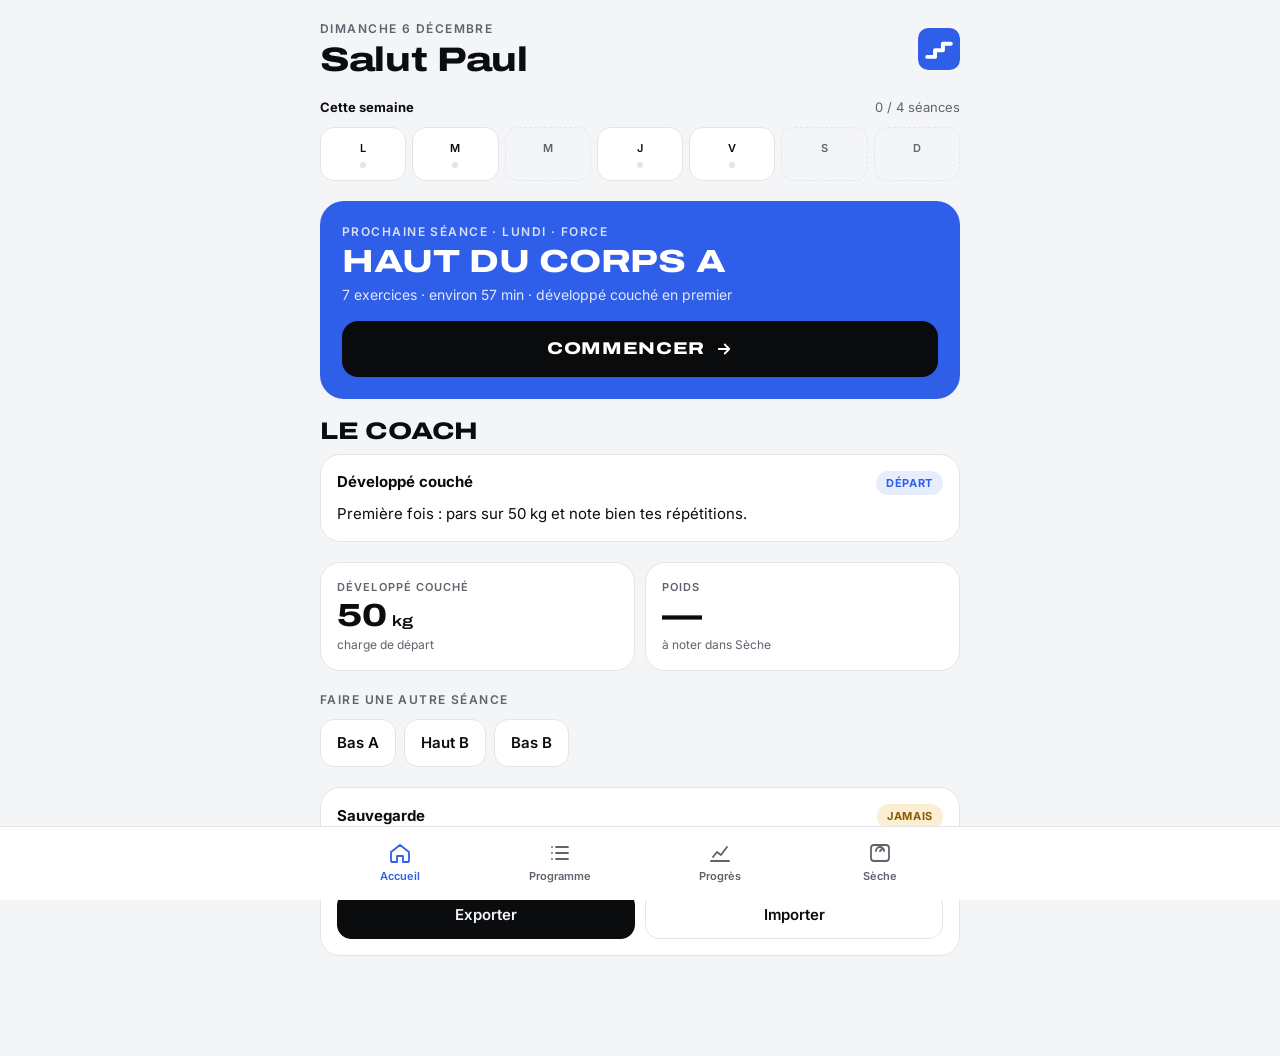
==== docs/index.html @ f168ad6c "Notch devient une vraie appli Android - Appli Android hybride : les écrans de docs/ dans un WebView," ====
<!doctype html>
<html lang="fr">
<head>
  <meta charset="utf-8">
  <meta name="viewport" content="width=device-width, initial-scale=1, viewport-fit=cover, interactive-widget=resizes-content">
  <meta name="color-scheme" content="light dark">
  <title>Notch</title>
  <meta name="description" content="Notch : ton coach de musculation. Monte d'un cran.">
  <meta name="theme-color" content="#F4F5F7" media="(prefers-color-scheme: light)">
  <meta name="theme-color" content="#0A0B0D" media="(prefers-color-scheme: dark)">
  <link rel="manifest" href="manifest.webmanifest">
  <link rel="icon" href="icons/icon.svg" type="image/svg+xml">
  <link rel="apple-touch-icon" href="icons/icon-192.png">
  <link rel="preconnect" href="https://fonts.googleapis.com">
  <link rel="preconnect" href="https://fonts.gstatic.com" crossorigin>
  <link rel="stylesheet" href="https://fonts.googleapis.com/css2?family=Archivo:wdth,wght@62..125,400..800&family=Inter:wght@400;500;600;700&display=swap">
  <link rel="stylesheet" href="styles.css">
</head>
<body>
  <main class="app">
    <section class="view" id="v-accueil"></section>
    <section class="view" id="v-programme" hidden></section>
    <section class="view" id="v-progres" hidden></section>
    <section class="view" id="v-seche" hidden></section>
  </main>

  <nav class="tabbar" aria-label="Navigation">
    <div class="tabbar-in">
      <button class="tb" type="button" data-view="accueil"><svg viewBox="0 0 24 24"><path d="M3 11l9-7 9 7v9a1 1 0 0 1-1 1h-5v-6h-6v6H4a1 1 0 0 1-1-1z"/></svg>Accueil</button>
      <button class="tb" type="button" data-view="programme"><svg viewBox="0 0 24 24"><path d="M8 6h12M8 12h12M8 18h12M4 6h.01M4 12h.01M4 18h.01"/></svg>Programme</button>
      <button class="tb" type="button" data-view="progres"><svg viewBox="0 0 24 24"><path d="M3 20h18M5 16l4-5 4 3 6-8"/></svg>Progrès</button>
      <button class="tb" type="button" data-view="seche"><svg viewBox="0 0 24 24"><rect x="3" y="4" width="18" height="16" rx="3"/><path d="M8 10a4 4 0 0 1 8 0M12 10l2-2"/></svg>Sèche</button>
    </div>
  </nav>

  <div class="session" id="session" hidden>
    <div class="s-top">
      <div class="row">
        <button type="button" id="s-quit">Quitter</button>
        <span id="s-count"></span>
      </div>
      <div class="segs" id="s-segs"></div>
    </div>
    <div class="stage" id="stage"></div>
  </div>

  <div class="toast" id="toast" hidden></div>
  <input type="file" id="import-file" accept="application/json,.json" hidden>

  <script src="data.js"></script>
  <script src="app.js"></script>
  <script>
    if ("serviceWorker" in navigator && !window.NotchNative) {
      window.addEventListener("load", () => navigator.serviceWorker.register("sw.js").catch(() => {}));
    }
  </script>
</body>
</html>
---- docs/styles.css ----
/* ============================================================
   NOTCH · Styles
   Thème clair par défaut, thème sombre si le téléphone est en mode sombre.
   ============================================================ */
/* Polices embarquées dans l'appli Android (ajoutées à la compilation).
   Dans le navigateur, si elles manquent, on passe aux polices Google. */
@font-face { font-family: "NotchDisplay"; src: url("fonts/archivo.ttf") format("truetype"); font-weight: 100 900; font-stretch: 62% 125%; font-display: swap; }
@font-face { font-family: "NotchText"; src: url("fonts/inter.ttf") format("truetype"); font-weight: 100 900; font-display: swap; }
:root {
  --bg: #F4F5F7; --surface: #FFFFFF; --line: #E3E5E9; --soft: #EEF0F3;
  --ink: #0B0C0E; --muted: #5F636C;
  --accent: #2F5FE8; --accent-ink: #FFFFFF; --accent-soft: #E6EDFD;
  --m1: #2F5FE8; --m2: #A9BDF5; --body: #E1E4EA; --muscle: #CDD2DA;
  --ok: #12804F; --ok-soft: #DDF3E8; --warn: #8A5A00; --warn-soft: #FBEED3;
  --red: #E5322D; --red-soft: #FFF1F0;
  --display: "NotchDisplay", "Archivo", "Arial Black", system-ui, sans-serif;
  --text: "NotchText", "Inter", system-ui, -apple-system, "Segoe UI", Roboto, sans-serif;
  --ease: cubic-bezier(0.23, 1, 0.32, 1); /* ease-out franc (Emil Kowalski) */
  color-scheme: light;
}
@media (prefers-color-scheme: dark) {
  :root {
    --bg: #0A0B0D; --surface: #15171B; --line: #262930; --soft: #23262C;
    --ink: #F4F5F6; --muted: #8C9099;
    --accent: #4C7DFF; --accent-ink: #FFFFFF; --accent-soft: #1C2540;
    --m1: #4C7DFF; --m2: #2C4482; --body: #1F2229; --muscle: #343944;
    --ok: #3DD68C; --ok-soft: #123526; --warn: #F2B94B; --warn-soft: #3A2C12;
    --red: #FF4A40; --red-soft: #2A1312;
    color-scheme: dark;
  }
}

* { box-sizing: border-box; }
[hidden] { display: none !important; }
html, body { margin: 0; }
/* Ressenti d'appli installée : pas de flash au toucher, pas de « tirer pour rafraîchir », pas de zoom de texte */
html { -webkit-tap-highlight-color: transparent; -webkit-text-size-adjust: 100%; text-size-adjust: 100%; overscroll-behavior: none; }
body { overscroll-behavior: none; }
/* Les contrôles réagissent tout de suite et leur texte ne se sélectionne pas à l'appui long */
button, a, label, select, summary, [data-act] { touch-action: manipulation; }
button, .tab, .chip, .tb, .wd, summary { user-select: none; -webkit-user-select: none; -webkit-touch-callout: none; }
body {
  background: var(--bg); color: var(--ink); font-family: var(--text); font-size: 15px; line-height: 1.5;
  padding: calc(20px + env(safe-area-inset-top, 0px)) max(18px, env(safe-area-inset-right, 0px)) calc(100px + env(safe-area-inset-bottom, 0px)) max(18px, env(safe-area-inset-left, 0px));
}
button, input, select { font: inherit; color: inherit; }
button { cursor: pointer; }
:focus-visible { outline: 2px solid var(--accent); outline-offset: 2px; }
h1, h2, h3 { margin: 0; line-height: 1.05; text-wrap: balance; }

.d { font-family: var(--display); font-stretch: 125%; font-weight: 800; letter-spacing: -0.01em; }
.up { text-transform: uppercase; }
.num { font-variant-numeric: tabular-nums; }
.eyebrow { font-size: 12px; letter-spacing: .12em; text-transform: uppercase; font-weight: 600; color: var(--muted); }
.muted { color: var(--muted); }
.app { max-width: 640px; margin: 0 auto; }
.view { display: flex; flex-direction: column; gap: 20px; } /* pas d'animation : on change d'onglet des dizaines de fois */
.card { background: var(--surface); border: 1px solid var(--line); border-radius: 20px; padding: 16px; }
.row { display: flex; align-items: center; justify-content: space-between; gap: 12px; }
.stack { display: flex; flex-direction: column; gap: 10px; }
.grid2 { display: grid; grid-template-columns: repeat(2, minmax(0, 1fr)); gap: 10px; }
.h1 { font-size: 34px; }
.h2 { font-size: 24px; }

.btn { transition: transform 160ms var(--ease); border: 1px solid var(--line); background: var(--surface); border-radius: 14px; padding: 12px 16px; font-weight: 600; font-size: 15px; min-height: 48px; }
.btn-dark { background: var(--ink); color: var(--bg); border-color: var(--ink); }
.btn-main { width: 100%; height: 60px; border: none; border-radius: 18px; background: var(--accent); color: var(--accent-ink);
  display: flex; align-items: center; justify-content: center; gap: 10px; font-family: var(--display); font-stretch: 125%; font-weight: 800;
  font-size: 18px; letter-spacing: .04em; text-transform: uppercase; transition: transform 160ms var(--ease); }
.btn-main:active, .btn:active { transform: scale(.97); }
.chip { display: inline-flex; align-items: center; font-size: 11px; font-weight: 700; letter-spacing: .06em; text-transform: uppercase; border-radius: 999px; padding: 4px 10px; white-space: nowrap; }
.chip.monte { background: var(--ok-soft); color: var(--ok); }
.chip.garde { background: var(--soft); color: var(--muted); }
.chip.stagne { background: var(--warn-soft); color: var(--warn); }
.chip.depart { background: var(--accent-soft); color: var(--accent); }
.chip.record { background: var(--accent); color: var(--accent-ink); }
.empty { border: 1.5px dashed var(--line); border-radius: 16px; padding: 16px; color: var(--muted); font-size: 14px; }
.link { color: var(--accent); font-weight: 600; text-decoration: none; font-size: 14px; }

/* ---------- Accueil ---------- */
.week { display: grid; grid-template-columns: repeat(7, minmax(0, 1fr)); gap: 6px; }
.wd { height: 54px; border-radius: 14px; display: flex; flex-direction: column; align-items: center; justify-content: center; gap: 6px; font-size: 11px; font-weight: 600; background: var(--surface); border: 1px solid var(--line); }
.wd i { width: 6px; height: 6px; border-radius: 50%; background: var(--line); }
.wd.off { background: transparent; border-style: dashed; color: var(--muted); }
.wd.off i { background: transparent; }
.wd.today { background: var(--ink); color: var(--bg); border-color: var(--ink); }
.wd.today i { background: var(--accent); }
.wd.done { background: var(--ok-soft); border-color: var(--ok); color: var(--ok); }
.wd.done i { background: var(--ok); }
.hero { background: var(--accent); color: #FFFFFF; border-radius: 24px; padding: 22px; display: flex; flex-direction: column; gap: 16px; }
.hero .btn-go { height: 56px; border: none; border-radius: 16px; background: #0A0B0D; color: #FFFFFF; font-family: var(--display); font-stretch: 125%; font-weight: 800; font-size: 17px; letter-spacing: .04em; text-transform: uppercase; display: flex; align-items: center; justify-content: center; gap: 10px; }
.hero .done-msg { background: rgba(255,255,255,.18); border-radius: 14px; padding: 12px 14px; font-weight: 600; }
.tile { background: var(--surface); border: 1px solid var(--line); border-radius: 20px; padding: 16px; display: flex; flex-direction: column; gap: 4px; min-width: 0; }
.tile .k { font-size: 11px; letter-spacing: .1em; text-transform: uppercase; font-weight: 600; color: var(--muted); }
.tile .v { font-family: var(--display); font-stretch: 125%; font-weight: 800; font-size: 32px; line-height: 1; font-variant-numeric: tabular-nums; }
.tile .v small { font-size: 15px; font-weight: 600; }
.tile .s { font-size: 12px; color: var(--muted); }
.coach { display: grid; grid-template-columns: minmax(0, 1fr) auto; gap: 8px 12px; align-items: start; }
.coach p { margin: 0; font-size: 15px; line-height: 1.45; grid-column: 1 / -1; }
.others { display: flex; flex-wrap: wrap; gap: 8px; }

/* ---------- Programme ---------- */
.tabs { display: flex; gap: 8px; overflow-x: auto; scrollbar-width: none; }
.tab { flex: 0 0 auto; border: 1px solid var(--line); background: var(--surface); border-radius: 14px; padding: 8px 14px; display: flex; flex-direction: column; align-items: flex-start; }
.tab b { font-family: var(--display); font-stretch: 125%; font-weight: 800; font-size: 17px; text-transform: uppercase; }
.tab small { font-size: 12px; color: var(--muted); }
.tab[aria-selected="true"] { background: var(--accent); border-color: var(--accent); color: #FFFFFF; }
.tab[aria-selected="true"] small { color: #FFFFFF; opacity: .8; }
.exc { display: grid; grid-template-columns: 120px minmax(0, 1fr); gap: 14px; align-items: start; }
.exc .map svg { width: 100%; height: auto; display: block; }
details { border-top: 1px solid var(--line); padding-top: 10px; }
summary { font-weight: 600; font-size: 14px; cursor: pointer; }
.steps { margin: 10px 0 0; padding: 0; list-style: none; display: flex; flex-direction: column; gap: 10px; }
.steps li { display: grid; grid-template-columns: 26px minmax(0, 1fr); gap: 8px; font-size: 15px; line-height: 1.4; }
.steps li span { font-family: var(--display); font-stretch: 125%; font-weight: 800; color: var(--accent); }

/* ---------- Progrès / Sèche ---------- */
select, .field input { width: 100%; font-size: 16px; background: var(--surface); border: 1px solid var(--line); border-radius: 14px; padding: 12px 14px; min-height: 48px; }
.field { display: flex; flex-direction: column; gap: 6px; font-size: 13px; font-weight: 600; color: var(--muted); }
.chart { width: 100%; height: auto; display: block; }
.tbl { width: 100%; border-collapse: collapse; font-size: 14px; font-variant-numeric: tabular-nums; }
.tbl th { text-align: left; font-size: 11px; letter-spacing: .08em; text-transform: uppercase; color: var(--muted); font-weight: 600; padding: 6px 4px; border-bottom: 1px solid var(--line); }
.tbl td { padding: 10px 4px; border-bottom: 1px solid var(--line); vertical-align: top; }
.verdict { border-radius: 16px; padding: 14px 16px; font-size: 14px; line-height: 1.5; }
.verdict.good { background: var(--ok-soft); } .verdict.bad { background: var(--warn-soft); } .verdict.info { background: var(--accent-soft); }
.del { border: none; background: none; color: var(--muted); font-size: 13px; font-weight: 600; padding: 6px; }
.del.armed { color: var(--red); }

/* ---------- Barre d'onglets ---------- */
.tabbar { position: fixed; left: 0; right: 0; bottom: 0; z-index: 30; background: var(--surface); border-top: 1px solid var(--line);
  padding: 8px max(12px, env(safe-area-inset-right, 0px)) calc(10px + env(safe-area-inset-bottom, 0px)) max(12px, env(safe-area-inset-left, 0px)); }
.tabbar-in { max-width: 640px; margin: 0 auto; display: grid; grid-template-columns: repeat(4, minmax(0, 1fr)); }
.tb { border: none; background: none; display: flex; flex-direction: column; align-items: center; gap: 3px; padding: 6px 2px; font-size: 11px; font-weight: 600; color: var(--muted); }
.tb svg { width: 24px; height: 24px; fill: none; stroke: currentColor; stroke-width: 1.8; stroke-linecap: round; stroke-linejoin: round; }
.tb[aria-current="page"] { color: var(--accent); }

/* ---------- Séance ---------- */
.session { position: fixed; inset: 0; z-index: 50; background: var(--bg); display: flex; flex-direction: column; }
.s-top { padding: calc(14px + env(safe-area-inset-top, 0px)) max(18px, env(safe-area-inset-right, 0px)) 10px max(18px, env(safe-area-inset-left, 0px)); display: flex; flex-direction: column; gap: 10px; max-width: 640px; width: 100%; margin: 0 auto; }
.s-top .row { font-size: 13px; color: var(--muted); font-weight: 600; }
.s-top button { border: none; background: none; color: var(--muted); font-weight: 600; padding: 8px 0; }
.segs { display: flex; gap: 4px; }
.segs button { flex: 1; height: 5px; border-radius: 3px; border: none; background: var(--line); padding: 0; transition: background-color 200ms ease; }
.segs button.done { background: var(--ok); } .segs button.cur { background: var(--accent); }
.stage { position: relative; flex: 1; overflow: hidden; }
.screen { position: absolute; inset: 0; overflow-y: auto; -webkit-overflow-scrolling: touch;
  padding: 8px max(18px, env(safe-area-inset-right, 0px)) calc(20px + env(safe-area-inset-bottom, 0px)) max(18px, env(safe-area-inset-left, 0px));
  overscroll-behavior: contain;
  transition: opacity 260ms var(--ease), transform 260ms var(--ease), background-color 300ms ease; }
.screen > .in { max-width: 640px; margin: 0 auto; min-height: 100%; display: flex; flex-direction: column; gap: 18px; }
.screen.enter { opacity: 0; transform: translateY(24px); }
.screen.enter.zoom { transform: scale(.96); }
.screen.leave { opacity: 0; transform: translateY(-8px); transition-duration: 160ms; pointer-events: none; }
.s-title { font-size: clamp(36px, 10vw, 48px); line-height: .95; text-transform: uppercase; }
.zones { display: grid; grid-template-columns: 160px minmax(0, 1fr); gap: 14px; align-items: center; }
.zones svg { width: 100%; height: auto; display: block; }
.zones .lg { display: flex; flex-direction: column; gap: 12px; font-size: 13px; }
.zones .lg b { display: block; font-size: 15px; }
.sw { display: inline-block; width: 10px; height: 10px; border-radius: 3px; margin-right: 6px; }
.push { margin-top: auto; display: flex; flex-direction: column; gap: 12px; padding-top: 8px; }

.big-set { display: flex; align-items: baseline; gap: 10px; }
.big-set .n { font-size: 64px; line-height: .9; }
.big-set .of { font-size: 28px; color: var(--muted); }
.sets { display: grid; grid-template-columns: repeat(var(--n, 4), minmax(0, 1fr)); gap: 6px; }
.sets button { height: 38px; border-radius: 12px; border: 1px solid transparent; background: var(--surface); font-size: 13px; font-weight: 700; font-variant-numeric: tabular-nums; padding: 0 4px; }
.sets button.ok { background: var(--ok-soft); color: var(--ok); }
.sets button.cur { border: 1.5px solid var(--accent); }
.stepper { background: var(--surface); border-radius: 24px; padding: 14px; display: grid; grid-template-columns: 64px minmax(0, 1fr) 64px; align-items: center; gap: 8px; }
.stepper button { width: 64px; height: 64px; border-radius: 50%; border: none; background: var(--soft); font-size: 30px; line-height: 1; transition: transform 160ms var(--ease), background-color 160ms ease; }
.stepper button:active { transform: scale(.94); background: var(--line); }
.stepper .mid { display: flex; flex-direction: column; align-items: center; gap: 2px; min-width: 0; }
.stepper .mid span { font-size: 11px; letter-spacing: .12em; text-transform: uppercase; font-weight: 600; color: var(--muted); }
.stepper input { width: 100%; border: none; background: transparent; text-align: center; font-family: var(--display); font-stretch: 125%; font-weight: 800; font-size: 54px; line-height: 1.05; padding: 0; font-variant-numeric: tabular-nums; }
.stepper input:focus { outline: none; }
.stepper .unit { font-size: 13px; color: var(--muted); font-weight: 600; }

/* ---------- Récupération ---------- */
.rest { align-items: center; text-align: center; }
.rest-wrap { position: relative; width: min(82vw, 330px); aspect-ratio: 1; }
.rest-wrap svg.ring { width: 100%; height: 100%; transform: rotate(-90deg); position: relative; }
.ring .tr { fill: none; stroke: var(--line); stroke-width: 12; }
.ring .pr { fill: none; stroke: var(--accent); stroke-width: 12; stroke-linecap: round; transition: stroke-dashoffset 1s linear, stroke 300ms; }
.rest-wrap .glow { position: absolute; inset: -20px; border-radius: 50%; opacity: 0; }
.rest-num { position: absolute; inset: 0; display: flex; flex-direction: column; align-items: center; justify-content: center; gap: 6px; }
.rest-num .grow { display: inline-block; transition: transform 220ms var(--ease); }
.rest-num .t { display: inline-block; font-size: 92px; line-height: 1; transition: color 200ms ease; }
.rest-label { font-size: 13px; letter-spacing: .16em; text-transform: uppercase; font-weight: 700; color: var(--muted); transition: color 300ms; }
.next { align-self: stretch; text-align: left; }
.rest-btns { align-self: stretch; display: grid; grid-template-columns: repeat(2, minmax(0, 1fr)); gap: 10px; }
.screen.urgent { background: var(--red-soft); }
.urgent .rest-label { color: var(--red); }
.urgent .ring .pr { stroke: var(--red); }
.urgent .rest-num .grow { transform: scale(1.26); } /* on grossit avec transform, pas avec font-size : pas de recalcul de mise en page */
.urgent .rest-num .t { color: var(--red); animation: pulse 1s var(--ease) infinite; }
.urgent .shake { animation: shake 1s linear infinite; }
.urgent .glow { background: radial-gradient(circle, color-mix(in srgb, var(--red) 28%, transparent) 0%, transparent 70%); animation: glow 1s ease-out infinite; }
.go .rest-label, .go .rest-num .t { color: var(--ok); }
.go .ring .pr { stroke: var(--ok); }

@keyframes pulse { 0% { transform: scale(1); } 12% { transform: scale(1.18); } 35% { transform: scale(1); } 100% { transform: scale(1); } }
@keyframes shake { 0%, 100% { translate: 0 0; } 5% { translate: -4px 0; } 10% { translate: 4px 0; } 15% { translate: -3px 0; } 20% { translate: 3px 0; } 25% { translate: 0 0; } }
@keyframes glow { 0% { opacity: .5; } 12% { opacity: 1; } 60% { opacity: .25; } 100% { opacity: .25; } }
@keyframes fadeUp { from { opacity: 0; transform: translateY(12px); } to { opacity: 1; transform: none; } }

.toast { position: fixed; left: 50%; top: calc(16px + env(safe-area-inset-top, 0px)); transform: translateX(-50%); z-index: 90; background: var(--ink); color: var(--bg);
  font-weight: 600; font-size: 14px; border-radius: 999px; padding: 10px 18px; max-width: calc(100% - 32px); text-align: center; animation: fadeUp 240ms var(--ease); }
.toast.rec { background: var(--accent); color: #FFFFFF; }

/* Mouvements réduits : on garde les fondus et les couleurs, on retire déplacements, pulsations et tremblements */
@media (prefers-reduced-motion: reduce) {
  .screen.enter, .screen.enter.zoom, .screen.leave { transform: none; }
  .urgent .rest-num .t, .urgent .shake, .urgent .glow, .toast { animation: none; }
  .urgent .rest-num .grow { transform: none; }
  .btn-main:active, .btn:active, .stepper button:active { transform: none; }
}
@media (max-width: 360px) {
  .stepper { grid-template-columns: 54px minmax(0, 1fr) 54px; } .stepper button { width: 54px; height: 54px; }
  .zones { grid-template-columns: 130px minmax(0, 1fr); }
}

/* ---------- Variantes ---------- */
.swap-btn { align-self: flex-start; display: inline-flex; align-items: center; gap: 6px; border: 1px solid var(--line); background: var(--surface); color: var(--accent); border-radius: 999px; padding: 8px 14px; font-size: 13px; font-weight: 600; min-height: 40px; transition: transform 160ms var(--ease); }
.swap-btn:active { transform: scale(.97); }
.option { width: 100%; text-align: left; display: flex; flex-direction: column; gap: 4px; transition: transform 160ms var(--ease), border-color 160ms ease; }
.option:active { transform: scale(.98); }
.option.cur { border: 1.5px solid var(--accent); }
.option:disabled { opacity: .5; }
.keep { display: flex; align-items: center; gap: 10px; font-size: 15px; min-height: 48px; }
.keep input { width: 22px; height: 22px; accent-color: var(--accent); }
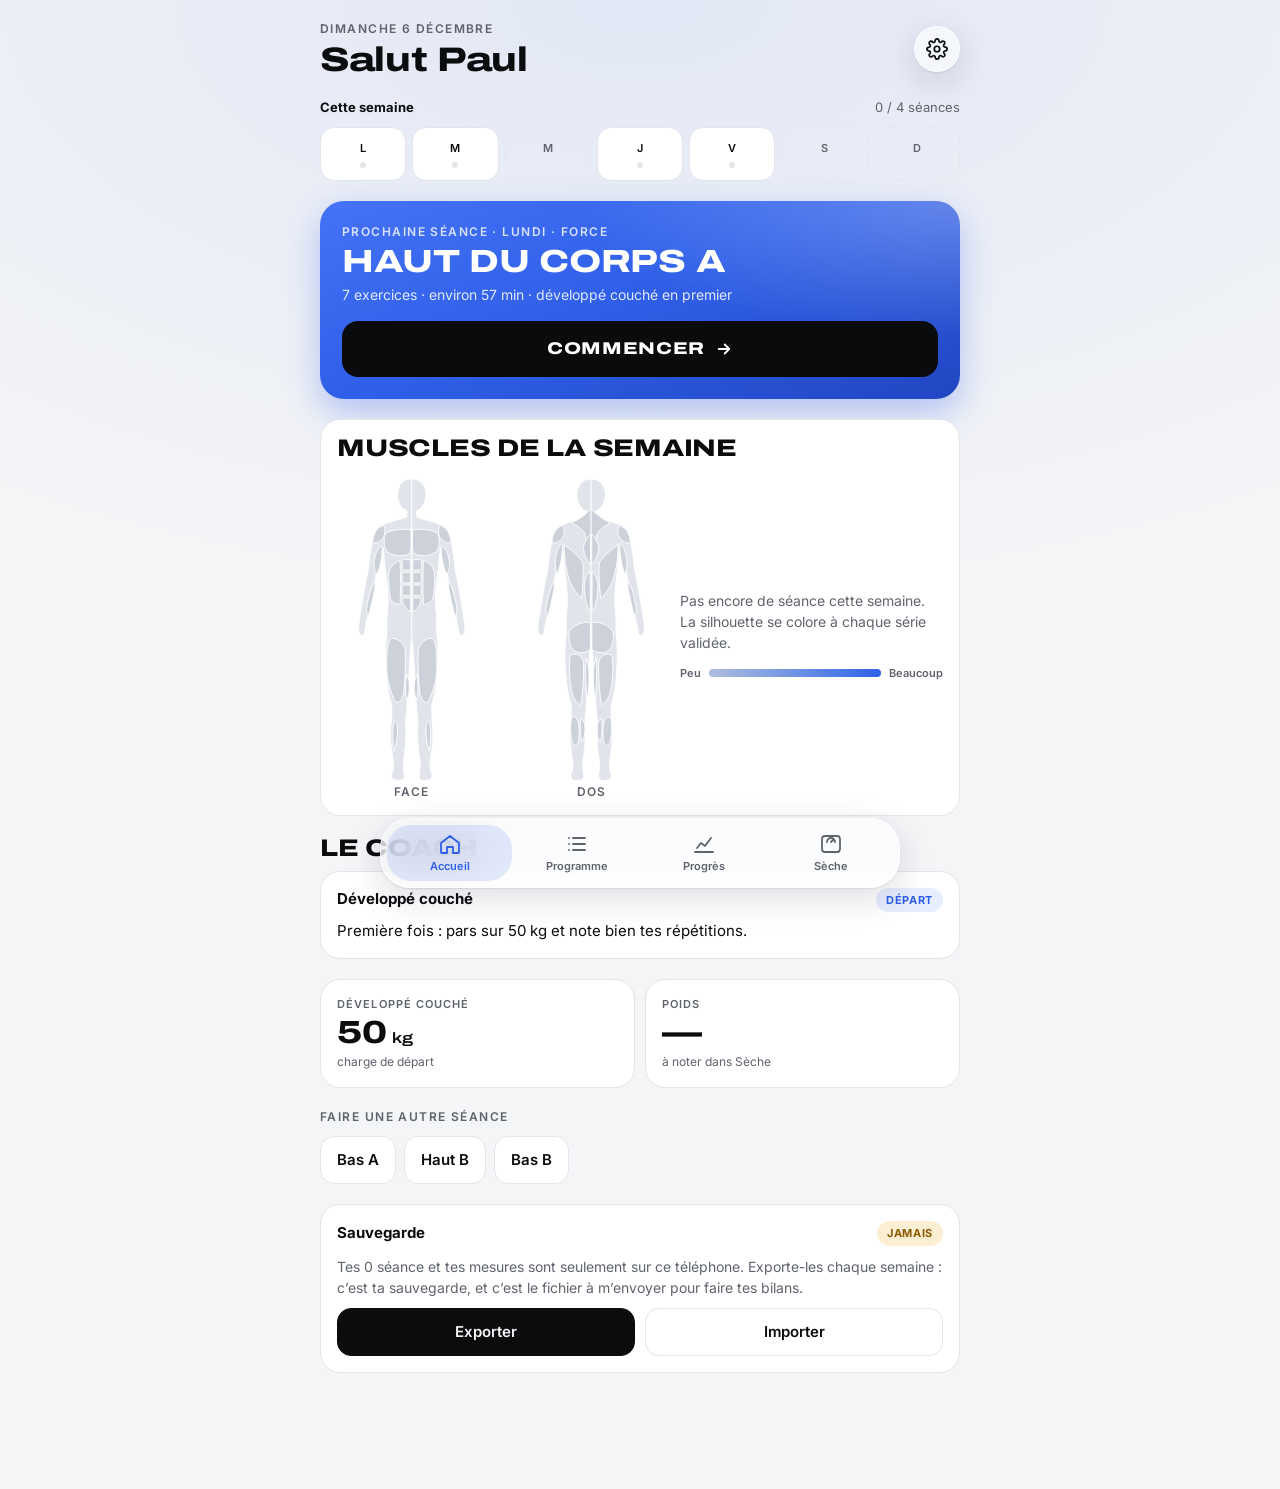
==== commit 303f7608: "Notch v2 : verre, gestes, carte des muscles, rappels - Effet verre sur les éléments flottants (barre" ====
--- a/docs/index.html
+++ b/docs/index.html
@@ -24,7 +24,7 @@
     <section class="view" id="v-seche" hidden></section>
   </main>
 
-  <nav class="tabbar" aria-label="Navigation">
+  <nav class="tabbar glass" aria-label="Navigation">
     <div class="tabbar-in">
       <button class="tb" type="button" data-view="accueil"><svg viewBox="0 0 24 24"><path d="M3 11l9-7 9 7v9a1 1 0 0 1-1 1h-5v-6h-6v6H4a1 1 0 0 1-1-1z"/></svg>Accueil</button>
       <button class="tb" type="button" data-view="programme"><svg viewBox="0 0 24 24"><path d="M8 6h12M8 12h12M8 18h12M4 6h.01M4 12h.01M4 18h.01"/></svg>Programme</button>
@@ -35,6 +35,7 @@
 
   <div class="session" id="session" hidden>
     <div class="s-top">
+      <div class="grabber" aria-hidden="true"></div>
       <div class="row">
         <button type="button" id="s-quit">Quitter</button>
         <span id="s-count"></span>
@@ -44,7 +45,8 @@
     <div class="stage" id="stage"></div>
   </div>
 
-  <div class="toast" id="toast" hidden></div>
+  <div class="toast glass" id="toast" role="status" hidden></div>
+  <div class="sr-only" id="sr" aria-live="assertive"></div>
   <input type="file" id="import-file" accept="application/json,.json" hidden>
 
   <script src="data.js"></script>
--- a/docs/styles.css
+++ b/docs/styles.css
@@ -13,6 +13,10 @@
   --m1: #2F5FE8; --m2: #A9BDF5; --body: #E1E4EA; --muscle: #CDD2DA;
   --ok: #12804F; --ok-soft: #DDF3E8; --warn: #8A5A00; --warn-soft: #FBEED3;
   --red: #E5322D; --red-soft: #FFF1F0;
+  --accent-2: #6E93FF; --body-line: #FFFFFF;
+  --glass-bg: rgba(255, 255, 255, .62); --glass-border: rgba(255, 255, 255, .7);
+  --glass-shadow: 0 10px 34px rgba(16, 24, 48, .14), 0 1px 2px rgba(16, 24, 48, .08);
+  --hero: radial-gradient(120% 140% at 100% 0%, rgba(255,255,255,.26) 0%, rgba(255,255,255,0) 50%), linear-gradient(160deg, #4473F6 0%, #2F5FE8 48%, #2246C2 100%);
   --display: "NotchDisplay", "Archivo", "Arial Black", system-ui, sans-serif;
   --text: "NotchText", "Inter", system-ui, -apple-system, "Segoe UI", Roboto, sans-serif;
   --ease: cubic-bezier(0.23, 1, 0.32, 1); /* ease-out franc (Emil Kowalski) */
@@ -26,6 +30,10 @@
     --m1: #4C7DFF; --m2: #2C4482; --body: #1F2229; --muscle: #343944;
     --ok: #3DD68C; --ok-soft: #123526; --warn: #F2B94B; --warn-soft: #3A2C12;
     --red: #FF4A40; --red-soft: #2A1312;
+    --accent-2: #9DB6FF; --body-line: #15171B;
+    --glass-bg: rgba(32, 35, 43, .58); --glass-border: rgba(255, 255, 255, .09);
+    --glass-shadow: 0 12px 36px rgba(0, 0, 0, .45), 0 1px 2px rgba(0, 0, 0, .3);
+    --hero: radial-gradient(120% 140% at 100% 0%, rgba(255,255,255,.18) 0%, rgba(255,255,255,0) 50%), linear-gradient(160deg, #5C88FF 0%, #3F6CF0 48%, #2A4DC9 100%);
     color-scheme: dark;
   }
 }
@@ -41,7 +49,8 @@
 button, .tab, .chip, .tb, .wd, summary { user-select: none; -webkit-user-select: none; -webkit-touch-callout: none; }
 body {
   background: var(--bg); color: var(--ink); font-family: var(--text); font-size: 15px; line-height: 1.5;
-  padding: calc(20px + env(safe-area-inset-top, 0px)) max(18px, env(safe-area-inset-right, 0px)) calc(100px + env(safe-area-inset-bottom, 0px)) max(18px, env(safe-area-inset-left, 0px));
+  padding: calc(20px + env(safe-area-inset-top, 0px)) max(18px, env(safe-area-inset-right, 0px)) calc(116px + env(safe-area-inset-bottom, 0px)) max(18px, env(safe-area-inset-left, 0px));
+  background-image: radial-gradient(90% 40% at 50% 0%, color-mix(in srgb, var(--accent) 9%, transparent) 0%, transparent 100%); background-repeat: no-repeat;
 }
 button, input, select { font: inherit; color: inherit; }
 button { cursor: pointer; }
@@ -87,7 +96,7 @@
 .wd.today i { background: var(--accent); }
 .wd.done { background: var(--ok-soft); border-color: var(--ok); color: var(--ok); }
 .wd.done i { background: var(--ok); }
-.hero { background: var(--accent); color: #FFFFFF; border-radius: 24px; padding: 22px; display: flex; flex-direction: column; gap: 16px; }
+.hero { background: var(--hero); box-shadow: 0 14px 34px color-mix(in srgb, var(--accent) 32%, transparent); color: #FFFFFF; border-radius: 24px; padding: 22px; display: flex; flex-direction: column; gap: 16px; }
 .hero .btn-go { height: 56px; border: none; border-radius: 16px; background: #0A0B0D; color: #FFFFFF; font-family: var(--display); font-stretch: 125%; font-weight: 800; font-size: 17px; letter-spacing: .04em; text-transform: uppercase; display: flex; align-items: center; justify-content: center; gap: 10px; }
 .hero .done-msg { background: rgba(255,255,255,.18); border-radius: 14px; padding: 12px 14px; font-weight: 600; }
 .tile { background: var(--surface); border: 1px solid var(--line); border-radius: 20px; padding: 16px; display: flex; flex-direction: column; gap: 4px; min-width: 0; }
@@ -127,12 +136,12 @@
 .del.armed { color: var(--red); }
 
 /* ---------- Barre d'onglets ---------- */
-.tabbar { position: fixed; left: 0; right: 0; bottom: 0; z-index: 30; background: var(--surface); border-top: 1px solid var(--line);
-  padding: 8px max(12px, env(safe-area-inset-right, 0px)) calc(10px + env(safe-area-inset-bottom, 0px)) max(12px, env(safe-area-inset-left, 0px)); }
-.tabbar-in { max-width: 640px; margin: 0 auto; display: grid; grid-template-columns: repeat(4, minmax(0, 1fr)); }
-.tb { border: none; background: none; display: flex; flex-direction: column; align-items: center; gap: 3px; padding: 6px 2px; font-size: 11px; font-weight: 600; color: var(--muted); }
+.tabbar { position: fixed; z-index: 30; left: max(14px, env(safe-area-inset-left, 0px)); right: max(14px, env(safe-area-inset-right, 0px));
+  bottom: calc(12px + env(safe-area-inset-bottom, 0px)); max-width: 520px; margin: 0 auto; border-radius: 30px; padding: 6px; }
+.tabbar-in { display: grid; grid-template-columns: repeat(4, minmax(0, 1fr)); gap: 2px; }
+.tb { border: none; background: none; display: flex; flex-direction: column; align-items: center; gap: 2px; padding: 7px 2px; border-radius: 24px; font-size: 11px; font-weight: 600; color: var(--muted); min-height: 52px; transition: background-color 200ms ease, color 200ms ease; }
 .tb svg { width: 24px; height: 24px; fill: none; stroke: currentColor; stroke-width: 1.8; stroke-linecap: round; stroke-linejoin: round; }
-.tb[aria-current="page"] { color: var(--accent); }
+.tb[aria-current="page"] { color: var(--accent); background: color-mix(in srgb, var(--accent) 12%, transparent); }
 
 /* ---------- Séance ---------- */
 .session { position: fixed; inset: 0; z-index: 50; background: var(--bg); display: flex; flex-direction: column; }
@@ -228,3 +237,90 @@
 .option:disabled { opacity: .5; }
 .keep { display: flex; align-items: center; gap: 10px; font-size: 15px; min-height: 48px; }
 .keep input { width: 22px; height: 22px; accent-color: var(--accent); }
+
+/* ============================================================
+   Verre (Liquid Glass) : uniquement sur les éléments flottants
+   ============================================================ */
+.glass { background: var(--glass-bg); -webkit-backdrop-filter: blur(22px) saturate(180%); backdrop-filter: blur(22px) saturate(180%);
+  border: 1px solid var(--glass-border); box-shadow: var(--glass-shadow); }
+.sheet.glass { -webkit-backdrop-filter: blur(34px) saturate(190%); backdrop-filter: blur(34px) saturate(190%); }
+.icon-btn { width: 46px; height: 46px; border-radius: 50%; display: grid; place-items: center; color: var(--ink); padding: 0; transition: transform 160ms var(--ease); }
+.icon-btn:active { transform: scale(.94); }
+/* Réglage « Réduire la transparence », réglage système, ou contraste élevé : fonds pleins */
+html.solid .glass { background: var(--surface); -webkit-backdrop-filter: none; backdrop-filter: none; border-color: var(--line); }
+@media (prefers-reduced-transparency: reduce) { .glass { background: var(--surface); -webkit-backdrop-filter: none; backdrop-filter: none; border-color: var(--line); } }
+@media (prefers-contrast: more) { .glass { background: var(--surface); -webkit-backdrop-filter: none; backdrop-filter: none; border-color: var(--ink); } :root { --muted: var(--ink); } }
+
+/* Toast en verre */
+.toast { background: var(--glass-bg); color: var(--ink); }
+.toast.rec { background: var(--accent); color: #FFFFFF; border-color: transparent; }
+
+/* ---------- Carte de chaleur ---------- */
+.heat { display: flex; flex-direction: column; gap: 12px; }
+.heat-body { display: grid; grid-template-columns: minmax(0, 1.25fr) minmax(0, 1fr); gap: 14px; align-items: center; }
+.heat-map svg { width: 100%; height: auto; display: block; }
+.heat-scale { display: grid; grid-template-columns: auto minmax(0, 1fr) auto; gap: 8px; align-items: center; font-size: 11px; color: var(--muted); font-weight: 600; }
+.heat-scale i { height: 8px; border-radius: 4px; background: linear-gradient(90deg, color-mix(in srgb, var(--accent) 18%, var(--muscle)), var(--accent)); }
+
+/* ---------- Profondeur ---------- */
+.screen.rest-bg { background: radial-gradient(110% 60% at 50% 0%, color-mix(in srgb, var(--accent) 14%, transparent) 0%, transparent 100%); }
+.screen.done-bg { background: radial-gradient(110% 50% at 50% 0%, color-mix(in srgb, var(--accent) 12%, transparent) 0%, transparent 100%); }
+.ring .pr { stroke: url(#rg); }
+.urgent.rest-bg { background: radial-gradient(110% 70% at 50% 30%, color-mix(in srgb, var(--red) 16%, transparent) 0%, var(--red-soft) 100%); }
+
+/* ---------- Gestes ---------- */
+.stage { touch-action: pan-y; }
+.s-top { touch-action: none; }
+.grabber { width: 40px; height: 5px; border-radius: 3px; background: var(--line); margin: 0 auto 2px; }
+.session { transition: border-radius 200ms ease; }
+.session.dragging { border-radius: 26px 26px 0 0; box-shadow: 0 -10px 40px rgba(0,0,0,.18); }
+.screen.enter.from-right { transform: translateX(42%); }
+.screen.enter.from-left { transform: translateX(-42%); }
+
+/* ---------- Panneaux du bas ---------- */
+.sheet-wrap { position: fixed; inset: 0; z-index: 70; }
+.scrim { position: absolute; inset: 0; background: rgba(8, 10, 16, .38); opacity: 0; transition: opacity 500ms cubic-bezier(0.32, 0.72, 0, 1); }
+.sheet { position: absolute; left: 0; right: 0; bottom: 0; max-width: 640px; margin: 0 auto; max-height: 88dvh; display: flex; flex-direction: column;
+  border-radius: 28px 28px 0 0; border-bottom: none; transform: translateY(100%); transition: transform 500ms cubic-bezier(0.32, 0.72, 0, 1); touch-action: none; }
+.sheet .grabber { margin: 10px auto 4px; flex: none; }
+.sheet-in { overflow-y: auto; overscroll-behavior: contain; touch-action: pan-y; padding: 8px max(20px, env(safe-area-inset-right, 0px)) calc(24px + env(safe-area-inset-bottom, 0px)) max(20px, env(safe-area-inset-left, 0px)); display: flex; flex-direction: column; gap: 16px; }
+.sheet-wrap.open .scrim { opacity: 1; }
+.sheet-wrap.open .sheet { transform: translateY(0); }
+.sheet-wrap.closing .scrim { opacity: 0; transition-duration: 300ms; }
+.sheet-wrap.closing .sheet { transform: translateY(100%); transition-duration: 300ms; }
+.option { background: var(--surface); border: 1px solid var(--line); border-radius: 18px; padding: 14px 16px; }
+.set-group { display: flex; flex-direction: column; gap: 4px; }
+.toggle { display: flex; align-items: center; justify-content: space-between; gap: 14px; min-height: 56px; padding: 6px 0; border-bottom: 1px solid var(--line); }
+.toggle span { display: flex; flex-direction: column; gap: 2px; font-size: 16px; }
+.toggle small { font-size: 13px; color: var(--muted); }
+.toggle input[type=checkbox] { appearance: none; -webkit-appearance: none; flex: none; width: 52px; height: 32px; border-radius: 16px; background: var(--line); position: relative; transition: background-color 200ms ease; margin: 0; }
+.toggle input[type=checkbox]::after { content: ""; position: absolute; top: 3px; left: 3px; width: 26px; height: 26px; border-radius: 50%; background: #FFFFFF; box-shadow: 0 2px 6px rgba(0,0,0,.2); transition: transform 220ms var(--ease); }
+.toggle input[type=checkbox]:checked { background: var(--ok); }
+.toggle input[type=checkbox]:checked::after { transform: translateX(20px); }
+.toggle input[type=time] { font-size: 17px; font-weight: 600; background: var(--soft); border: none; border-radius: 10px; padding: 8px 10px; min-height: 44px; }
+
+/* ---------- Record battu ---------- */
+.celebrate { position: fixed; inset: 0; z-index: 85; display: grid; place-items: center; background: rgba(8, 10, 16, 0); transition: background-color 300ms ease; }
+.celebrate.on { background: rgba(8, 10, 16, .28); }
+.cel-card { border-radius: 30px; padding: 26px 30px; display: flex; flex-direction: column; align-items: center; gap: 8px; text-align: center; min-width: 240px;
+  opacity: 0; transform: scale(.94) translateY(10px); filter: blur(8px); transition: opacity 260ms var(--ease), transform 420ms cubic-bezier(.34,1.3,.64,1), filter 260ms var(--ease); }
+.celebrate.on .cel-card { opacity: 1; transform: none; filter: none; }
+.celebrate.off .cel-card { opacity: 0; transform: scale(.97); transition-duration: 200ms; }
+.cel-card .draw { stroke-dasharray: 1; stroke-dashoffset: 1; transition: stroke-dashoffset 700ms var(--ease) 180ms; }
+.celebrate.on .draw { stroke-dashoffset: 0; }
+.cel-card svg { transition: transform 500ms cubic-bezier(.34,1.4,.64,1) 600ms; }
+.celebrate.on .cel-card svg { transform: translateY(-6px); }
+
+/* ---------- Lecteur d'écran ---------- */
+.sr-only { position: absolute; width: 1px; height: 1px; padding: 0; margin: -1px; overflow: hidden; clip: rect(0 0 0 0); white-space: nowrap; border: 0; }
+
+@media (prefers-reduced-motion: reduce) {
+  .sheet, .scrim, .cel-card, .cel-card svg, .cel-card .draw { transition-duration: 1ms !important; }
+  .screen.enter.from-right, .screen.enter.from-left { transform: none; }
+}
+@media (max-width: 380px) { .heat-body { grid-template-columns: minmax(0, 1fr); } }
+
+/* Silhouette musculaire (styles limités au dessin) */
+.bm .bb { fill: var(--body); } .bm .mm { fill: var(--muscle); } .bm .mh { fill: var(--m1); } .bm .ms { fill: var(--m2); } .bm .mx { fill: var(--accent); }
+.bm .lb { fill: var(--muted); font: 600 8px "NotchText", Inter, sans-serif; letter-spacing: .08em; }
+.bm path { stroke: var(--body-line); stroke-width: .6; stroke-linejoin: round; }
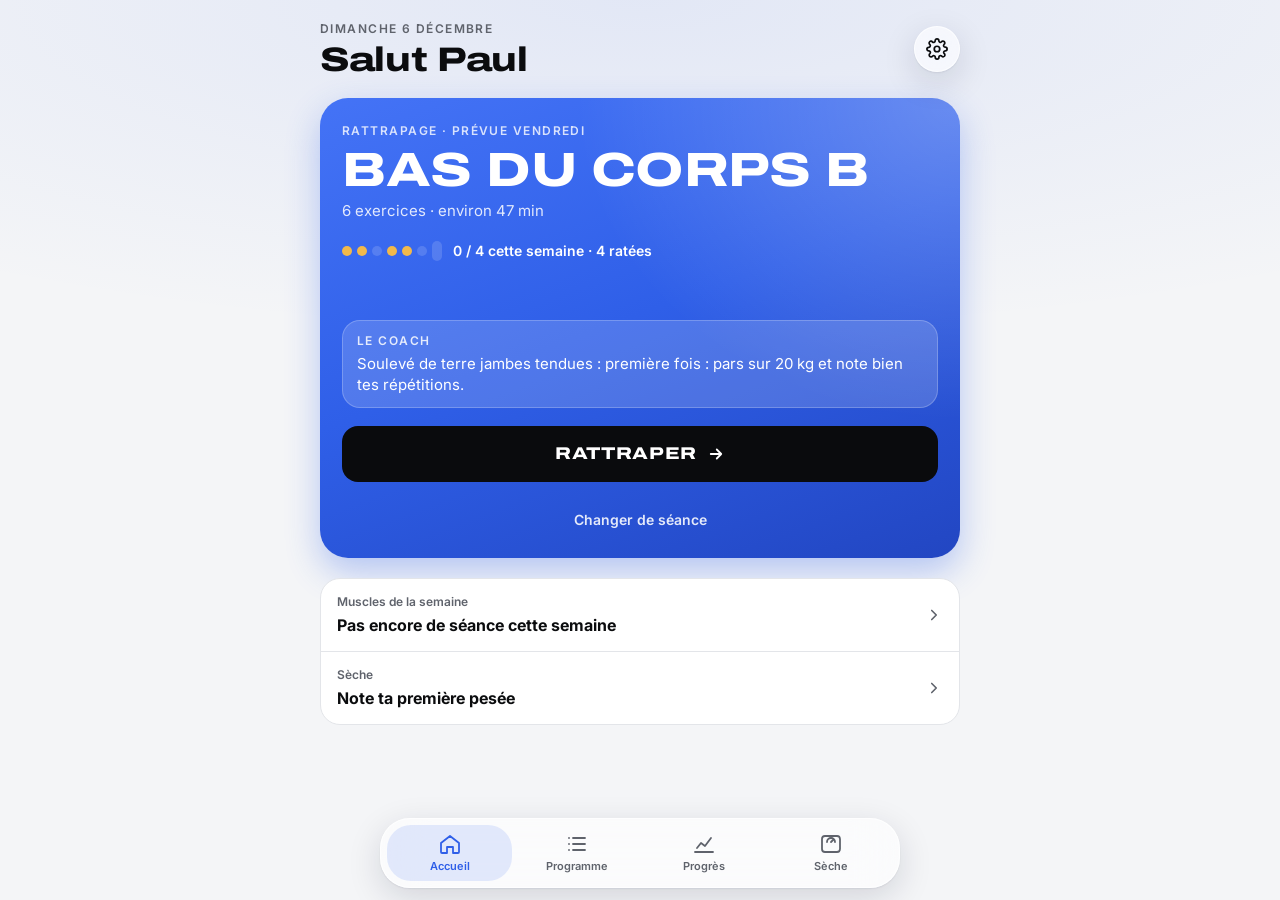
==== commit 8cbc1491: "Écran verrouillé, mini-lecteur, agenda, arrivée à la salle et crans - Notification de séance avec bo" ====
--- a/docs/index.html
+++ b/docs/index.html
@@ -50,6 +50,7 @@
   <input type="file" id="import-file" accept="application/json,.json" hidden>
 
   <script src="data.js"></script>
+  <script src="connect.js"></script>
   <script src="app.js"></script>
   <script>
     if ("serviceWorker" in navigator && !window.NotchNative) {
--- a/docs/styles.css
+++ b/docs/styles.css
@@ -324,3 +324,121 @@
 .bm .bb { fill: var(--body); } .bm .mm { fill: var(--muscle); } .bm .mh { fill: var(--m1); } .bm .ms { fill: var(--m2); } .bm .mx { fill: var(--accent); }
 .bm .lb { fill: var(--muted); font: 600 8px "NotchText", Inter, sans-serif; letter-spacing: .08em; }
 .bm path { stroke: var(--body-line); stroke-width: .6; stroke-linejoin: round; }
+
+/* Glisser entre les onglets : le navigateur garde le défilement vertical */
+.app { touch-action: pan-y; }
+
+/* ---------- Accueil A · Focus ---------- */
+.hero-a { min-height: 460px; gap: 18px; border-radius: 28px; padding: 24px 22px 18px; }
+.hero-title { font-size: clamp(38px, 11vw, 48px); line-height: .92; }
+.week-dots { display: flex; align-items: center; gap: 5px; }
+.week-dots span { margin-left: 6px; font-size: 14px; font-weight: 600; }
+.dot-d { width: 10px; height: 10px; border-radius: 5px; background: rgba(255,255,255,.15); }
+.dot-d.plan { background: rgba(255,255,255,.42); }
+.dot-d.done { background: #FFFFFF; }
+.dot-d.now { height: 20px; }
+.hero-tip { margin-top: auto; background: rgba(255,255,255,.16); border: 1px solid rgba(255,255,255,.22); border-radius: 18px; padding: 12px 14px; display: flex; flex-direction: column; gap: 3px; font-size: 15px; line-height: 1.4; }
+.hero-link { border: none; background: none; color: rgba(255,255,255,.88); font-size: 14px; font-weight: 600; padding: 6px; min-height: 40px; }
+.list { padding: 0; display: flex; flex-direction: column; overflow: hidden; }
+.list-row { display: flex; align-items: center; justify-content: space-between; gap: 12px; padding: 14px 16px; border: none; background: none; text-align: left; border-bottom: 1px solid var(--line); min-height: 64px; color: var(--ink); transition: background-color 160ms ease; }
+.list-row:last-child { border-bottom: none; }
+.list-row:active { background: var(--soft); }
+.list-row span { display: flex; flex-direction: column; gap: 2px; min-width: 0; }
+.list-row small { font-size: 12px; color: var(--muted); font-weight: 600; }
+.list-row b { font-size: 16px; }
+.list-row svg { color: var(--muted); flex: none; }
+.list-row.warn b { color: var(--warn); }
+
+/* ---------- Réglages de machine ---------- */
+.note-card { width: 100%; text-align: left; display: flex; flex-direction: column; gap: 4px; font-size: 15px; color: var(--ink); transition: transform 160ms var(--ease); }
+.note-card:active { transform: scale(.98); }
+.note-card.empty-note { border-style: dashed; background: transparent; color: var(--muted); }
+.note-line { align-self: flex-start; display: inline-flex; align-items: center; gap: 8px; border: none; background: var(--accent-soft); color: var(--accent); border-radius: 12px; padding: 8px 12px; font-size: 14px; font-weight: 600; text-align: left; min-height: 40px; }
+textarea { font: inherit; font-size: 16px; color: var(--ink); background: var(--surface); border: 1px solid var(--line); border-radius: 14px; padding: 12px 14px; resize: none; width: 100%; }
+
+/* ---------- Disques ---------- */
+.plates-row { display: flex; align-items: center; gap: 12px; font-size: 14px; font-weight: 600; padding: 2px 4px; }
+.plates-row span { display: flex; flex-direction: column; gap: 1px; }
+.plates-row small { font-size: 12px; color: var(--muted); font-weight: 500; }
+.plate-viz { flex-direction: row !important; align-items: center; gap: 2px !important; flex: none; }
+.bar-end { width: 14px; height: 6px; border-radius: 2px; background: var(--muted); }
+.plate { width: 7px; height: var(--h); border-radius: 2px; background: var(--accent); }
+#plates:empty { display: none; }
+
+/* ---------- Échauffement ---------- */
+.warm-row { display: flex; flex-direction: column; gap: 8px; transition: border-color 200ms ease, background-color 200ms ease; }
+.warm-row.ok { border-color: var(--ok); background: var(--ok-soft); }
+.warm-btn { width: 56px; height: 56px; border-radius: 50%; border: 1.5px solid var(--line); background: var(--surface); color: var(--muted); display: grid; place-items: center; transition: transform 160ms var(--ease), background-color 200ms ease, color 200ms ease; }
+.warm-btn:active { transform: scale(.94); }
+.warm-row.ok .warm-btn { background: var(--ok); border-color: var(--ok); color: #FFFFFF; }
+
+/* ---------- Séances ratées (ambre : « attention », pas « échec ») ---------- */
+.dot-d.miss { background: #F2B94B; }
+.missed { display: flex; align-items: center; justify-content: space-between; gap: 10px; background: rgba(10, 11, 13, .22); border: 1px solid rgba(242, 185, 75, .55); border-radius: 16px; padding: 8px 8px 8px 14px; font-size: 14px; }
+.missed b { font-weight: 700; }
+.missed-btn { flex: none; border: none; border-radius: 12px; background: #F2B94B; color: #2A1F06; font-weight: 700; font-size: 14px; padding: 10px 14px; min-height: 44px; transition: transform 160ms var(--ease); }
+.missed-btn:active { transform: scale(.96); }
+
+/* ============================================================
+   Connexions et crans
+   ============================================================ */
+.set-p { font-size: 14px; margin: 4px 0 8px; }
+.field input[type=url] { font-size: 15px; }
+
+/* ---------- Conflit d'agenda (ambre : « attention », pas « erreur ») ---------- */
+.conflict { border: 1.5px solid #F2B94B; display: flex; flex-direction: column; gap: 10px; }
+.conf-head { display: flex; align-items: center; gap: 10px; }
+.conf-head i { width: 9px; height: 9px; border-radius: 50%; background: #F2B94B; flex: none; }
+.conf-head b { font-size: 16px; line-height: 1.3; }
+.conflict p { margin: 0; font-size: 14px; color: var(--muted); line-height: 1.45; }
+.conf-opts { display: grid; grid-template-columns: repeat(auto-fit, minmax(130px, 1fr)); gap: 8px; }
+.btn-pri { border: none; border-radius: 14px; background: var(--accent); color: var(--accent-ink); font-weight: 700; font-size: 15px; min-height: 48px; padding: 10px 14px; transition: transform 160ms var(--ease); }
+.btn-pri:active { transform: scale(.97); }
+.link-btn { align-self: center; border: none; background: none; color: var(--muted); font-weight: 600; font-size: 14px; min-height: 40px; padding: 6px 10px; }
+
+/* ---------- Mini-lecteur ---------- */
+.mplayer { border-radius: 22px; padding: 8px 10px 8px 8px; display: grid; grid-template-columns: 48px minmax(0, 1fr) auto; gap: 12px; align-items: center; touch-action: manipulation; }
+.mp-art { width: 48px; height: 48px; border-radius: 12px; overflow: hidden; display: grid; place-items: center; background: linear-gradient(135deg, #0B0C0E 0%, var(--accent) 100%); }
+.mp-art img { width: 100%; height: 100%; object-fit: cover; display: block; }
+.mp-txt { display: flex; flex-direction: column; gap: 1px; min-width: 0; text-align: left; }
+.mp-txt b { font-size: 14px; white-space: nowrap; overflow: hidden; text-overflow: ellipsis; }
+.mp-txt small { font-size: 12px; color: var(--muted); white-space: nowrap; overflow: hidden; text-overflow: ellipsis; }
+.mp-ctl { display: flex; align-items: center; gap: 2px; }
+.mp-ctl button { width: 42px; height: 44px; border: none; background: none; color: var(--ink); display: grid; place-items: center; border-radius: 50%; padding: 0; transition: transform 160ms var(--ease); }
+.mp-ctl button:active { transform: scale(.9); }
+.mp-ctl .mp-play { width: 44px; height: 44px; background: var(--ink); color: var(--bg); }
+.mp-cta { border: none; border-radius: 12px; background: var(--ink); color: var(--bg); font-weight: 700; font-size: 14px; padding: 10px 14px; min-height: 44px; }
+.rest .mplayer { align-self: stretch; }
+
+/* ---------- Crans ---------- */
+.cran-card { width: 100%; text-align: left; border: none; color: #FFFFFF; background: var(--hero); border-radius: 24px; padding: 20px; display: flex; flex-direction: column; gap: 10px;
+  box-shadow: 0 14px 34px color-mix(in srgb, var(--accent) 28%, transparent); transition: transform 160ms var(--ease); }
+.cran-card:active { transform: scale(.98); }
+.cran-n { font-size: clamp(40px, 12vw, 54px); line-height: .95; }
+.cran-sub { font-size: 14px; opacity: .9; }
+.cran-bar { display: block; height: 8px; border-radius: 4px; background: rgba(255,255,255,.25); overflow: hidden; }
+.cran-bar i { display: block; height: 100%; border-radius: 4px; background: #FFFFFF; }
+.cran-new { width: 100%; text-align: left; font: inherit; color: inherit; }
+.bdg-grid { display: grid; grid-template-columns: repeat(3, minmax(0, 1fr)); gap: 10px; }
+.bdg { background: var(--surface); border: 1px solid var(--line); border-radius: 20px; padding: 14px 8px; display: flex; flex-direction: column; align-items: center; gap: 6px; text-align: center; min-width: 0; }
+.bdg b { font-size: 13px; line-height: 1.25; }
+.bdg small { font-size: 11px; color: var(--muted); line-height: 1.3; }
+.bdg.off { background: var(--soft); border-color: transparent; }
+.bdg.off b { color: var(--muted); }
+.bdg-i { width: 48px; height: 48px; border-radius: 50%; display: grid; place-items: center; font-size: 15px; }
+.bdg-i.acc { background: var(--accent-soft); color: var(--accent); }
+.bdg-i.ok { background: var(--ok-soft); color: var(--ok); }
+.bdg-i.warn { background: var(--warn-soft); color: var(--warn); }
+.bdg-i.off { border: 1.5px dashed var(--muted); color: var(--muted); font-weight: 800; opacity: .6; }
+@media (max-width: 340px) { .bdg-grid { grid-template-columns: repeat(2, minmax(0, 1fr)); } }
+
+/* ---------- Animation d'ouverture (une fois par jour) ---------- */
+.intro { position: fixed; inset: 0; z-index: 95; background: var(--bg); display: grid; place-items: center; transition: opacity 320ms ease; }
+.intro svg { transform: scale(.88); transition: transform 600ms cubic-bezier(.34, 1.3, .64, 1); }
+.intro.on svg { transform: none; }
+.intro .draw { stroke-dasharray: 1; stroke-dashoffset: 1; transition: stroke-dashoffset 520ms var(--ease) 120ms; }
+.intro.on .draw { stroke-dashoffset: 0; }
+.intro.out { opacity: 0; pointer-events: none; }
+.app.arrive-wait, .app.arrive-wait + .tabbar { opacity: 0; }
+.app.arrive { animation: fadeUp 420ms var(--ease) both; }
+.app + .tabbar { transition: opacity 320ms ease; }
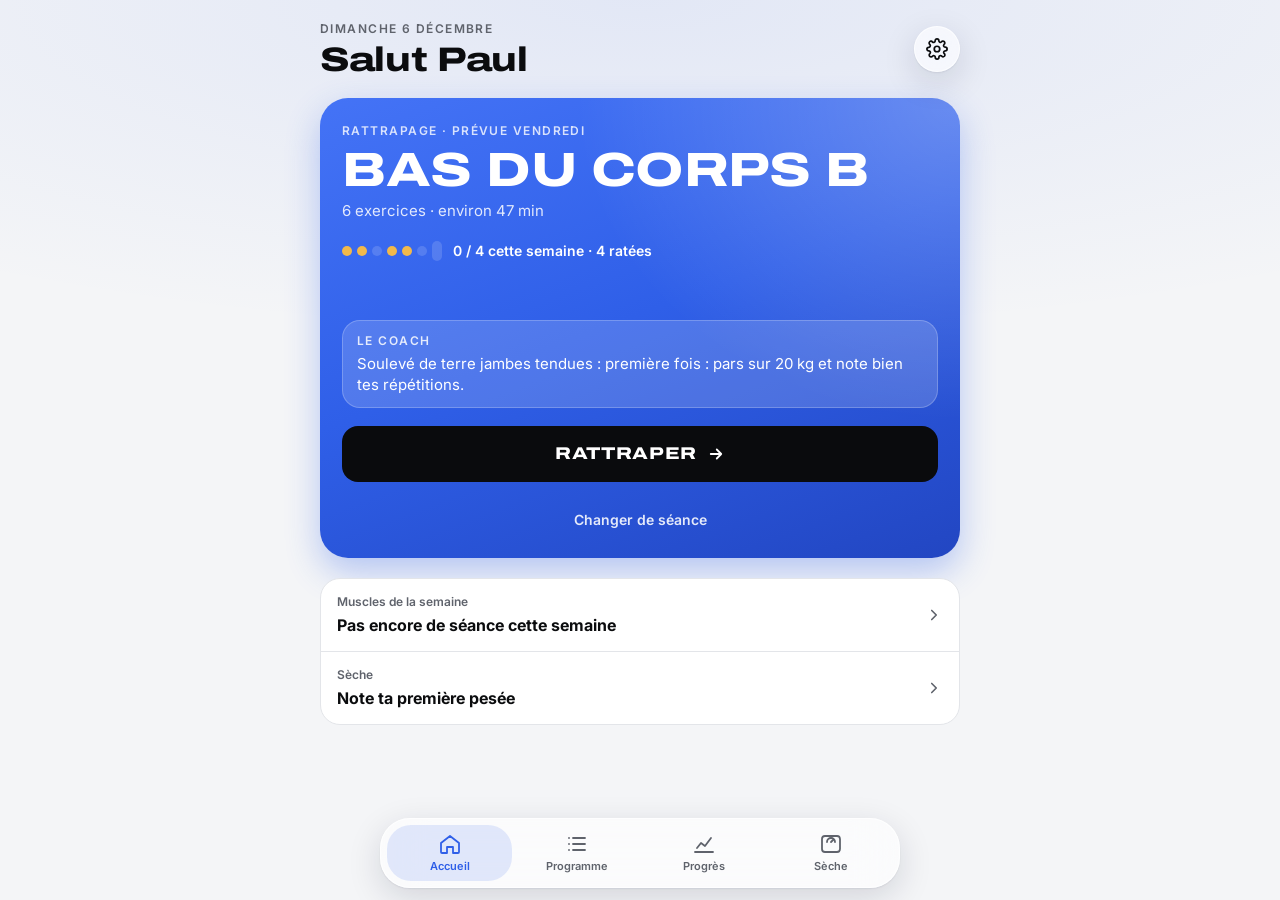
==== commit 20cfeb57: "Onglet liquide, chiffres qui roulent, coche de validation, titre qui vole Co-Authored-By: Claude Opu" ====
--- a/docs/index.html
+++ b/docs/index.html
@@ -51,6 +51,8 @@
 
   <script src="data.js"></script>
   <script src="connect.js"></script>
+  <script src="plus.js"></script>
+  <script src="motion.js"></script>
   <script src="app.js"></script>
   <script>
     if ("serviceWorker" in navigator && !window.NotchNative) {
--- a/docs/styles.css
+++ b/docs/styles.css
@@ -432,13 +432,173 @@
 .bdg-i.off { border: 1.5px dashed var(--muted); color: var(--muted); font-weight: 800; opacity: .6; }
 @media (max-width: 340px) { .bdg-grid { grid-template-columns: repeat(2, minmax(0, 1fr)); } }
 
-/* ---------- Animation d'ouverture (une fois par jour) ---------- */
-.intro { position: fixed; inset: 0; z-index: 95; background: var(--bg); display: grid; place-items: center; transition: opacity 320ms ease; }
-.intro svg { transform: scale(.88); transition: transform 600ms cubic-bezier(.34, 1.3, .64, 1); }
-.intro.on svg { transform: none; }
-.intro .draw { stroke-dasharray: 1; stroke-dashoffset: 1; transition: stroke-dashoffset 520ms var(--ease) 120ms; }
-.intro.on .draw { stroke-dashoffset: 0; }
-.intro.out { opacity: 0; pointer-events: none; }
-.app.arrive-wait, .app.arrive-wait + .tabbar { opacity: 0; }
-.app.arrive { animation: fadeUp 420ms var(--ease) both; }
-.app + .tabbar { transition: opacity 320ms ease; }
+/* ---------- Le logo devient ta séance ---------- */
+.intro-bg { position: fixed; inset: 0; z-index: 94; background: var(--bg); }
+.intro-mo, .morph { position: fixed; z-index: 95; background: var(--hero); overflow: hidden; display: grid; place-items: center; border-radius: 24px; }
+.morph { z-index: 60; pointer-events: none; }
+.morph-lt, .morph-blue { position: absolute; inset: 0; }
+.morph-lt { background: var(--bg); opacity: 0; }
+.morph-back { background: var(--bg); }
+.morph-blue { background: var(--hero); opacity: 0; }
+/* Montée d'un cran sur l'écran de série */
+.cran-up { align-self: center; display: inline-flex; align-items: center; gap: 8px; background: var(--ok-soft); color: var(--ok); border-radius: 999px; padding: 8px 14px; font-weight: 700; font-size: 14px; }
+.cran-up .dr { stroke-dasharray: 1; stroke-dashoffset: 0; }
+.cran-up.pre { opacity: 0; transform: translateY(6px) scale(.96); }
+.cran-up.pre .dr { stroke-dashoffset: 1; }
+.cran-up.go { transition: opacity 220ms ease, transform 320ms var(--ease); }
+.cran-up.go .dr { transition: stroke-dashoffset 520ms var(--ease) 120ms; }
+.stepper input { transition: color 500ms ease; }
+.stepper input.bumped { color: var(--ok); }
+
+/* ============================================================
+   Machine prise · Ton mois · Semaine légère
+   ============================================================ */
+.swap-row { display: flex; flex-wrap: wrap; gap: 8px; }
+.busy-btn { color: var(--warn); }
+.set-links { display: flex; justify-content: center; gap: 22px; flex-wrap: wrap; }
+.busy-later { display: flex; align-items: center; justify-content: space-between; gap: 12px; background: var(--accent-soft); border-radius: 20px; padding: 14px 14px 14px 16px; }
+.busy-later span { display: flex; flex-direction: column; gap: 2px; min-width: 0; }
+.busy-later b { font-size: 16px; }
+.busy-later small { font-size: 13px; color: var(--muted); }
+.busy-later .btn-pri { flex: none; }
+.busy-opt .row { align-items: baseline; }
+
+/* Semaine légère */
+.dl-card { background: var(--surface); border: 1.5px solid var(--accent); border-radius: 24px; padding: 20px; display: flex; flex-direction: column; gap: 12px; box-shadow: 0 12px 30px color-mix(in srgb, var(--accent) 14%, transparent); }
+.dl-top { display: flex; align-items: center; gap: 10px; color: var(--accent); }
+.dl-title { font-size: 30px; line-height: .95; }
+.dl-why { margin: 0; padding: 0; list-style: none; display: flex; flex-direction: column; gap: 8px; font-size: 14px; }
+.dl-why li { display: grid; grid-template-columns: 8px minmax(0, 1fr); gap: 10px; }
+.dl-why li::before { content: ""; width: 8px; height: 8px; border-radius: 50%; background: #F2B94B; margin-top: 6px; }
+.dl-card p { margin: 0; font-size: 14px; color: var(--muted); line-height: 1.45; }
+.dl-badge { align-self: flex-start; font-size: 12px; font-weight: 700; border-radius: 999px; padding: 5px 10px; background: var(--accent-soft); color: var(--accent); }
+/* La carte de séance change d'allure : impossible de reprendre ses charges habituelles par réflexe */
+.hero.lite { background: linear-gradient(160deg, var(--surface) 0%, var(--accent-soft) 100%); color: var(--ink); border: 1.5px solid color-mix(in srgb, var(--accent) 30%, transparent); box-shadow: 0 10px 28px color-mix(in srgb, var(--accent) 12%, transparent); }
+.hero.lite .eyebrow { color: var(--accent) !important; opacity: 1 !important; }
+.hero.lite .dot-d { background: var(--line); }
+.hero.lite .dot-d.plan { background: color-mix(in srgb, var(--accent) 30%, transparent); }
+.hero.lite .dot-d.done { background: var(--accent); }
+.hero.lite .hero-tip { background: var(--surface); border-color: var(--line); }
+.hero.lite .hero-link { color: var(--muted); }
+.hero.lite .btn-go { background: var(--accent); }
+.hero.lite .done-msg { background: var(--surface); }
+.hero.lite .missed { background: var(--surface); color: var(--ink); }
+
+/* Ton mois : carte d'accueil */
+.month-card { width: 100%; text-align: left; border: none; color: #FFFFFF; background: var(--hero); border-radius: 22px; padding: 18px; display: flex; flex-direction: column; gap: 6px; transition: transform 160ms var(--ease); }
+.month-card:active { transform: scale(.98); }
+
+/* Ton mois : stories */
+.story { position: fixed; inset: 0; z-index: 88; color: #FFFFFF; background: var(--hero); display: flex; flex-direction: column; touch-action: none; user-select: none; -webkit-user-select: none;
+  padding: calc(12px + env(safe-area-inset-top, 0px)) max(22px, env(safe-area-inset-right, 0px)) calc(24px + env(safe-area-inset-bottom, 0px)) max(22px, env(safe-area-inset-left, 0px)); animation: fadeUp 300ms var(--ease); }
+.st-bars { display: flex; gap: 4px; }
+.st-bars span { flex: 1; height: 4px; border-radius: 2px; background: rgba(255,255,255,.3); overflow: hidden; }
+.st-bars i { display: block; height: 100%; width: 0; background: #FFFFFF; }
+.st-head { display: flex; justify-content: space-between; align-items: center; font-size: 13px; font-weight: 600; margin-top: 10px; }
+.st-x { border: none; background: none; color: #FFFFFF; font-size: 18px; width: 44px; height: 44px; margin-right: -12px; }
+.st-stage { flex: 1; display: flex; align-items: center; max-width: 560px; width: 100%; margin: 0 auto; }
+.st-in { width: 100%; display: flex; flex-direction: column; gap: 6px; }
+.st-cover { gap: 12px; }
+.st-draw { stroke-dasharray: 1; stroke-dashoffset: 1; animation: stDraw 900ms var(--ease) 150ms forwards; }
+@keyframes stDraw { to { stroke-dashoffset: 0; } }
+.st-eye { font-size: 13px; letter-spacing: .14em; text-transform: uppercase; font-weight: 700; opacity: .8; }
+.st-huge { font-size: clamp(96px, 32vw, 150px); line-height: .9; font-variant-numeric: tabular-nums; }
+.st-big { font-size: clamp(36px, 11vw, 52px); line-height: 1; }
+.st-unit { font-size: 30px; line-height: 1; }
+.st-txt { font-size: 17px; line-height: 1.45; opacity: .92; margin-top: 8px; text-wrap: pretty; }
+.st-weeks { display: flex; gap: 12px; margin-top: 26px; height: 140px; align-items: flex-end; }
+.st-weeks div { flex: 1; height: 100%; display: flex; flex-direction: column; align-items: center; gap: 6px; }
+.st-weeks span { flex: 1; width: 100%; border-radius: 12px; background: rgba(255,255,255,.18); position: relative; overflow: hidden; }
+.st-weeks span::after { content: ""; position: absolute; left: 0; right: 0; bottom: 0; height: var(--h); background: #FFFFFF; border-radius: 12px; animation: stGrow 700ms var(--ease) both; }
+.st-weeks small { font-size: 12px; opacity: .85; }
+@keyframes stGrow { from { transform: scaleY(0); transform-origin: bottom; } to { transform: none; } }
+.st-list { margin-top: 16px; display: flex; flex-direction: column; background: rgba(255,255,255,.14); border-radius: 18px; padding: 4px 16px; }
+.st-list div { display: flex; justify-content: space-between; gap: 12px; padding: 12px 0; border-bottom: 1px solid rgba(255,255,255,.18); font-size: 16px; }
+.st-list div:last-child { border-bottom: none; }
+.st-body { margin-top: 14px; background: var(--surface); border-radius: 22px; padding: 14px; }
+.st-body svg { width: 100%; height: auto; display: block; }
+.st-actions { display: grid; grid-template-columns: repeat(2, minmax(0, 1fr)); gap: 10px; margin-top: 26px; }
+.st-btn { height: 54px; border-radius: 16px; border: 1px solid rgba(255,255,255,.35); background: rgba(255,255,255,.16); color: #FFFFFF; font-weight: 700; font-size: 16px; }
+.st-btn-w { background: #FFFFFF; color: #2246C2; border-color: #FFFFFF; }
+.st-foot { text-align: center; font-size: 13px; opacity: .75; min-height: 20px; }
+@media (prefers-reduced-motion: reduce) { .story, .st-draw, .st-weeks span::after { animation: none; stroke-dashoffset: 0; } }
+
+/* ============================================================
+   Ressenti, historique express, transition récup → série, bilan comparé
+   ============================================================ */
+/* Carte « série enregistrée » en haut de la récup */
+.last-card { align-self: stretch; border-radius: 22px; padding: 14px; display: flex; flex-direction: column; gap: 10px; animation: fadeUp 320ms var(--ease) both; }
+.lc-top { display: flex; align-items: center; gap: 8px; }
+.lc-top b { flex: 1; font-size: 15px; min-width: 0; }
+.lc-ok { width: 22px; height: 22px; border-radius: 50%; background: var(--ok); display: grid; place-items: center; flex: none; }
+.lc-undo { border: none; background: none; color: var(--accent); font-weight: 700; font-size: 14px; min-height: 40px; padding: 0 4px; }
+.lc-q { font-size: 13px; color: var(--muted); }
+.feel { display: grid; grid-template-columns: repeat(3, minmax(0, 1fr)); gap: 8px; }
+.feel button { border-radius: 16px; padding: 9px 4px; border: 1px solid var(--line); background: var(--surface); color: var(--ink); display: flex; flex-direction: column; gap: 2px; align-items: center; min-height: 52px; transition: transform 160ms var(--ease), background 200ms ease, color 200ms ease; }
+.feel button:active { transform: scale(.95); }
+.feel button b { font-size: 15px; }
+.feel button small { font-size: 11px; opacity: .75; }
+.feel button.on { background: var(--accent); border-color: var(--accent); color: var(--accent-ink); }
+.rest.has-last { gap: 12px; }
+.rest.has-last .rest-wrap { width: min(64vw, 260px); }
+
+/* Récup → série : le cercle se resserre, le numéro de série arrive */
+.screen.leave.to-next { opacity: 0; transform: none; transition: opacity 200ms ease 80ms; }
+.screen.leave.to-next .rest-wrap { transform: scale(.25); opacity: 0; transition: transform 260ms cubic-bezier(.5, 0, .75, 0), opacity 200ms ease 60ms; }
+.screen.leave.to-next .rest-wrap ~ *, .screen.leave.to-next .rest-label, .screen.leave.to-next .last-card { opacity: 0; transition: opacity 120ms ease; }
+.screen.rise.enter { transform: none; opacity: 1; }
+.screen.rise .big-set .n { animation: riseIn 460ms cubic-bezier(.34, 1.3, .64, 1) 120ms both; display: inline-block; transform-origin: left bottom; }
+.screen.rise .big-set .of { animation: fadeUp 300ms var(--ease) 260ms both; }
+.screen.rise .in > *:not(.big-set) { animation: fadeUp 340ms var(--ease) 220ms both; }
+@keyframes riseIn { from { opacity: 0; transform: translateY(70px) scale(1.4); } to { opacity: 1; transform: none; } }
+@media (prefers-reduced-motion: reduce) { .screen.rise .big-set .n, .screen.rise .big-set .of, .screen.rise .in > * { animation: none; } }
+
+/* Historique express */
+.hist-btn { border: none; background: none; padding: 0; font: inherit; color: var(--accent); font-weight: 600; text-decoration: underline; text-underline-offset: 3px; text-decoration-thickness: 1px; }
+.hist-card { background: var(--surface); border: 1px solid color-mix(in srgb, var(--accent) 30%, var(--line)); border-radius: 20px; padding: 14px; display: flex; flex-direction: column; gap: 8px; }
+.hist-card .row b { font-size: 15px; }
+.hist-dates { display: flex; justify-content: space-between; font-size: 11px; color: var(--muted); }
+.hist-dates .on { color: var(--accent); font-weight: 700; }
+.hist-last { background: var(--soft); border-radius: 14px; padding: 10px 12px; display: flex; flex-direction: column; gap: 6px; }
+.hist-sets { display: grid; grid-template-columns: repeat(var(--n), minmax(0, 1fr)); gap: 6px; text-align: center; font-size: 14px; }
+.hist-sets span { background: var(--surface); border-radius: 10px; padding: 6px 0; }
+
+/* Bilan comparé */
+.cmp-head { border-radius: 22px; padding: 16px 18px; color: #FFFFFF; background: var(--hero); display: flex; justify-content: space-between; align-items: center; gap: 12px; }
+.cmp-head > span { display: flex; flex-direction: column; gap: 2px; }
+.cmp-head b { font-size: 30px; line-height: 1.1; }
+.cmp-head small { font-size: 13px; opacity: .9; }
+.cmp-list { padding: 4px 16px; }
+.cmp-row { display: grid; grid-template-columns: minmax(0, 1fr) auto; gap: 2px 10px; align-items: center; padding: 12px 0; border-bottom: 1px solid var(--line); }
+.cmp-row:last-child { border-bottom: none; }
+.cmp-row b { font-size: 15px; }
+.cmp-row small { grid-column: 1 / -1; font-size: 13px; color: var(--muted); }
+.cmp-chip { font-size: 13px; font-weight: 700; border-radius: 999px; padding: 4px 10px; white-space: nowrap; }
+.cmp-chip.c-up { background: var(--ok-soft); color: var(--ok); }
+.cmp-chip.c-down { background: var(--warn-soft); color: var(--warn); }
+.cmp-chip.c-same, .cmp-chip.c-new { background: var(--soft); color: var(--muted); }
+
+/* ============================================================
+   Mouvements : onglet liquide, chiffres qui roulent, coche, titre qui vole
+   ============================================================ */
+.tabbar-in { position: relative; }
+.tb-pill { position: absolute; top: 0; bottom: 0; left: 0; width: 0; border-radius: 24px; background: color-mix(in srgb, var(--accent) 13%, transparent); pointer-events: none; }
+.tabbar.has-pill .tb[aria-current="page"] { background: none; }
+.tb { position: relative; }
+
+.rd { display: inline-block; position: relative; overflow: hidden; height: 1.05em; line-height: 1.05; vertical-align: top; }
+.rd > span { display: block; }
+.rd > span + span { position: absolute; left: 0; top: 0; }
+
+.btn-main { position: relative; overflow: hidden; transition: transform 160ms var(--ease), width 360ms cubic-bezier(0.32, 0.72, 0, 1), border-radius 360ms cubic-bezier(0.32, 0.72, 0, 1), background-color 240ms ease; }
+.btn-main.validated { width: 64px; align-self: center; border-radius: 32px; background: var(--ok); color: #FFFFFF; pointer-events: none; font-size: 0; gap: 0; padding: 0; }
+.btn-main.validated > svg:first-child { display: none; }
+.btn-main .vck { position: absolute; inset: 0; display: grid; place-items: center; }
+.btn-main .vck path { stroke-dasharray: 1; stroke-dashoffset: 1; animation: vck 300ms var(--ease) 140ms forwards; }
+@keyframes vck { to { stroke-dashoffset: 0; } }
+
+.fly-title { position: fixed; left: 0; top: 0; z-index: 70; pointer-events: none; transform-origin: 0 0; text-transform: uppercase; color: var(--ink); margin: 0; }
+.screen.land.enter { opacity: 1; transform: none; }
+.screen.land .in > :not(.stack) { animation: fadeUp 340ms var(--ease) 220ms both; }
+.screen.land .stack > :not(.s-title) { animation: fadeIn 300ms ease 200ms both; }
+@keyframes fadeIn { from { opacity: 0; } to { opacity: 1; } }
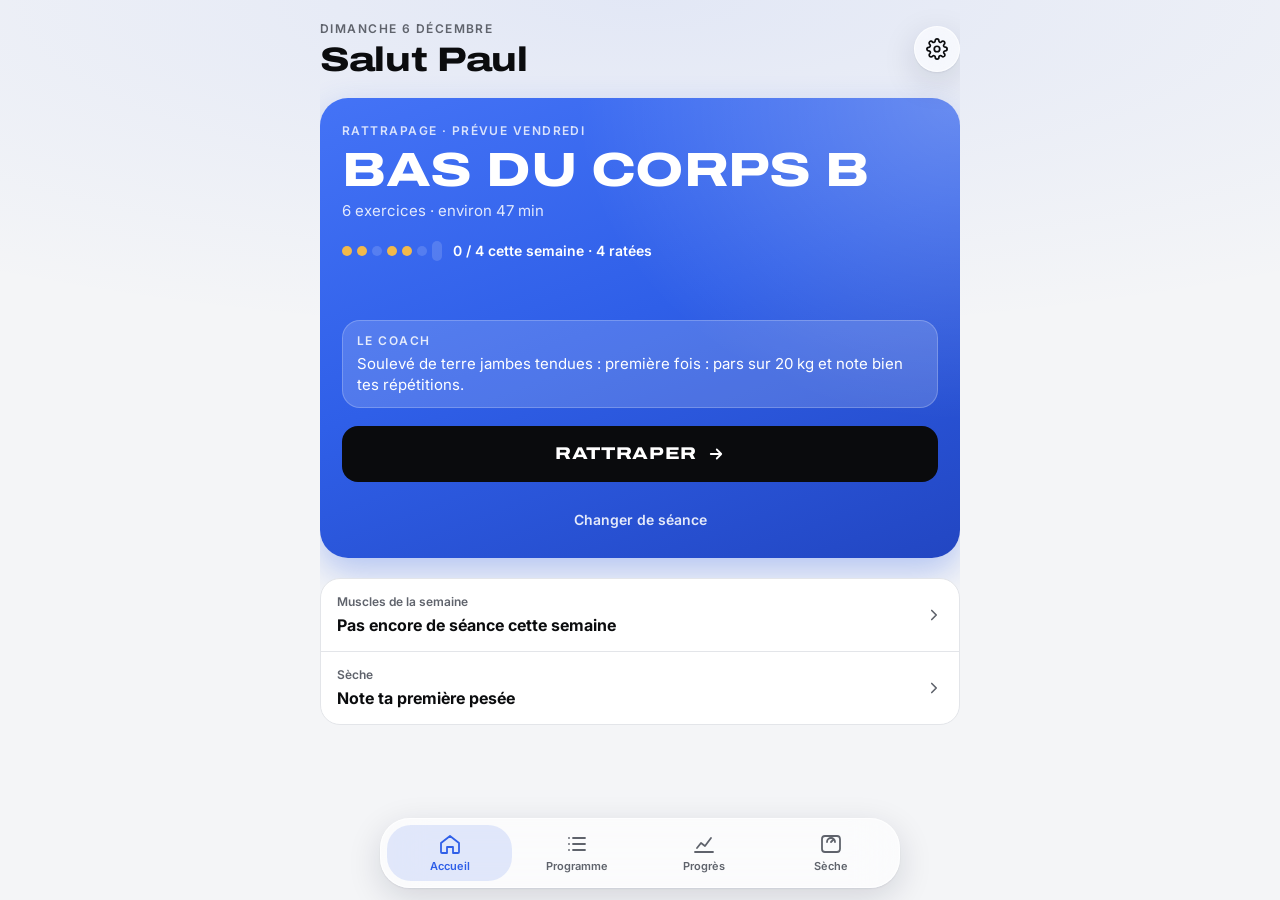
==== commit e9d145f3: "Barre d'onglets : plus d'élargissement de la page pendant les glissements (bulle décalée, barre qui " ====
--- a/docs/index.html
+++ b/docs/index.html
@@ -2,7 +2,7 @@
 <html lang="fr">
 <head>
   <meta charset="utf-8">
-  <meta name="viewport" content="width=device-width, initial-scale=1, viewport-fit=cover, interactive-widget=resizes-content">
+  <meta name="viewport" content="width=device-width, initial-scale=1, viewport-fit=cover, interactive-widget=resizes-content, minimum-scale=1">
   <meta name="color-scheme" content="light dark">
   <title>Notch</title>
   <meta name="description" content="Notch : ton coach de musculation. Monte d'un cran.">
--- a/docs/styles.css
+++ b/docs/styles.css
@@ -602,3 +602,11 @@
 .screen.land .in > :not(.stack) { animation: fadeUp 340ms var(--ease) 220ms both; }
 .screen.land .stack > :not(.s-title) { animation: fadeIn 300ms ease 200ms both; }
 @keyframes fadeIn { from { opacity: 0; } to { opacity: 1; } }
+
+/* Rien ne doit dépasser en largeur : sinon Android élargit la page (dézoom) pendant les glissements,
+   et la barre d'onglets, fixée à l'écran, s'étire, se décale ou sort de l'écran */
+html, body { overflow-x: clip; }
+.app { overflow-x: clip; overflow-clip-margin: 24px; }
+
+/* Le défilement d'un panneau ne fait jamais défiler la page derrière */
+.sheet-in { overscroll-behavior: contain; }
